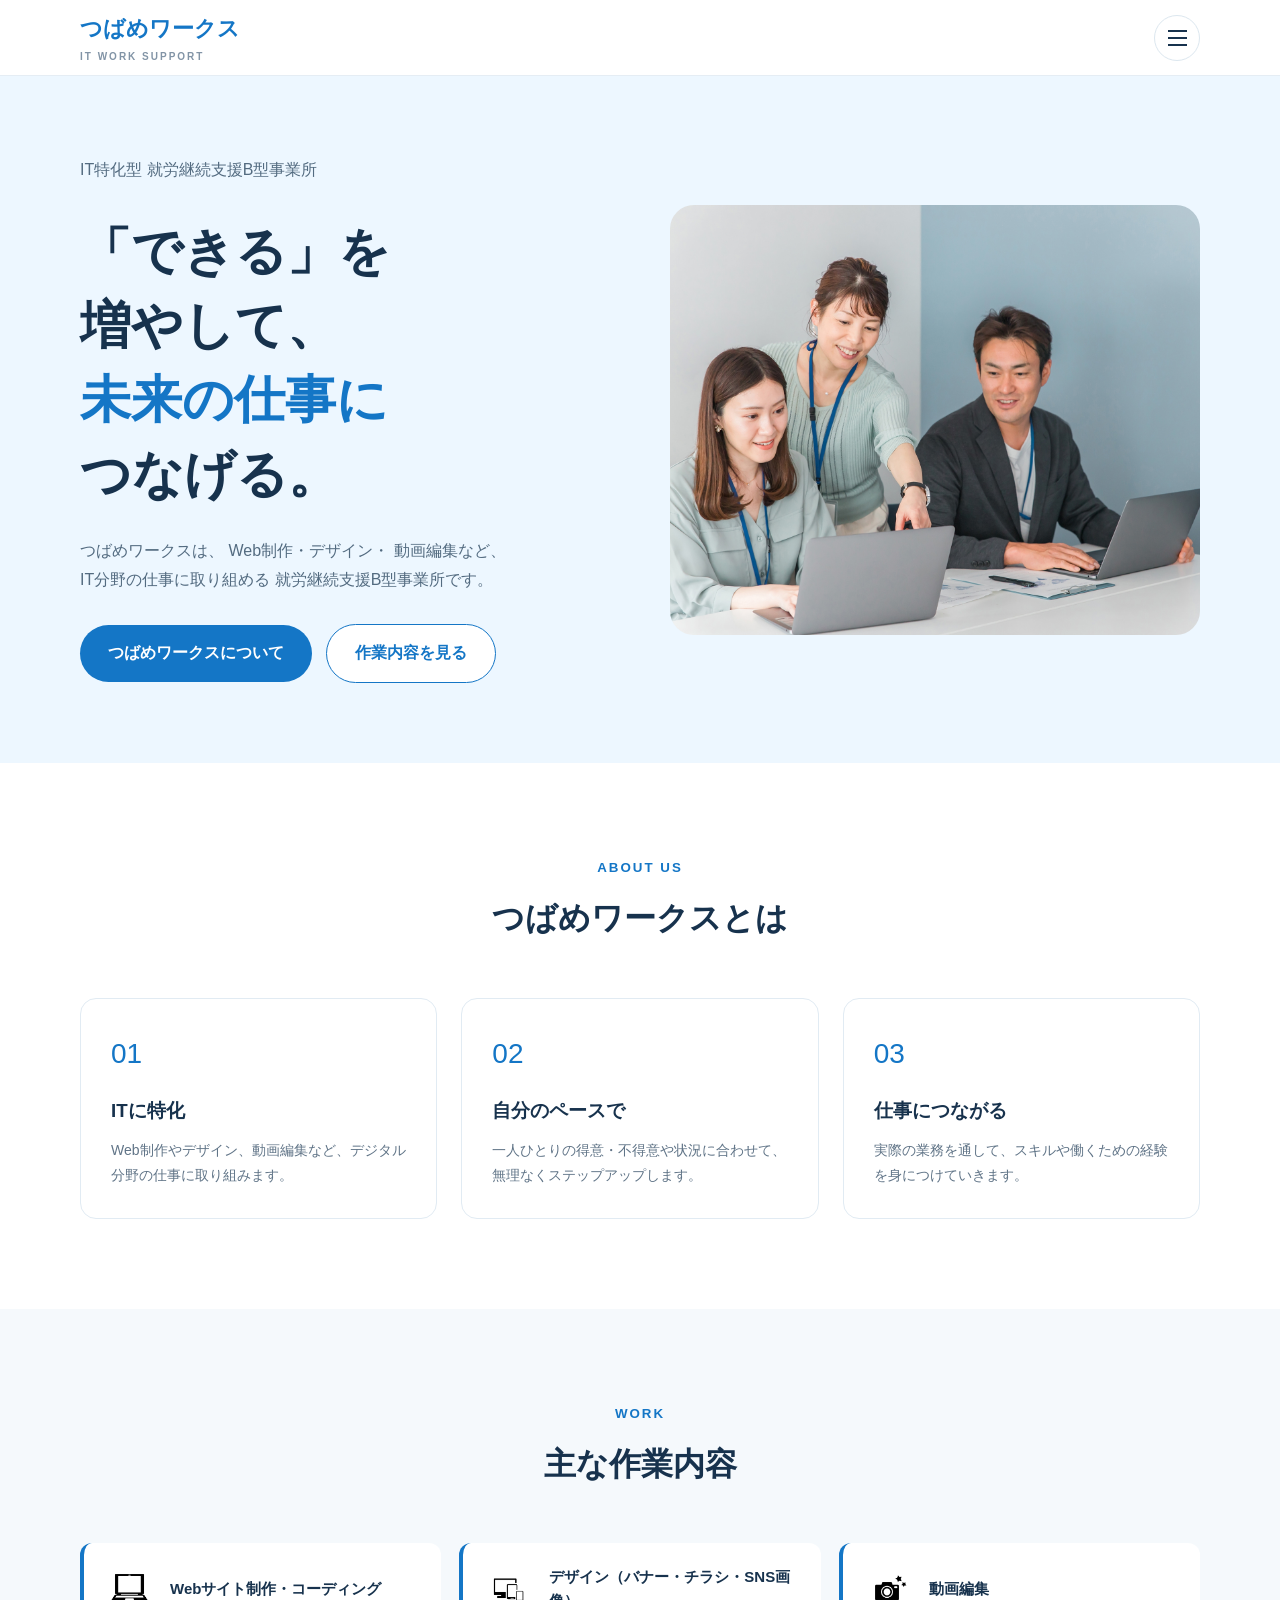
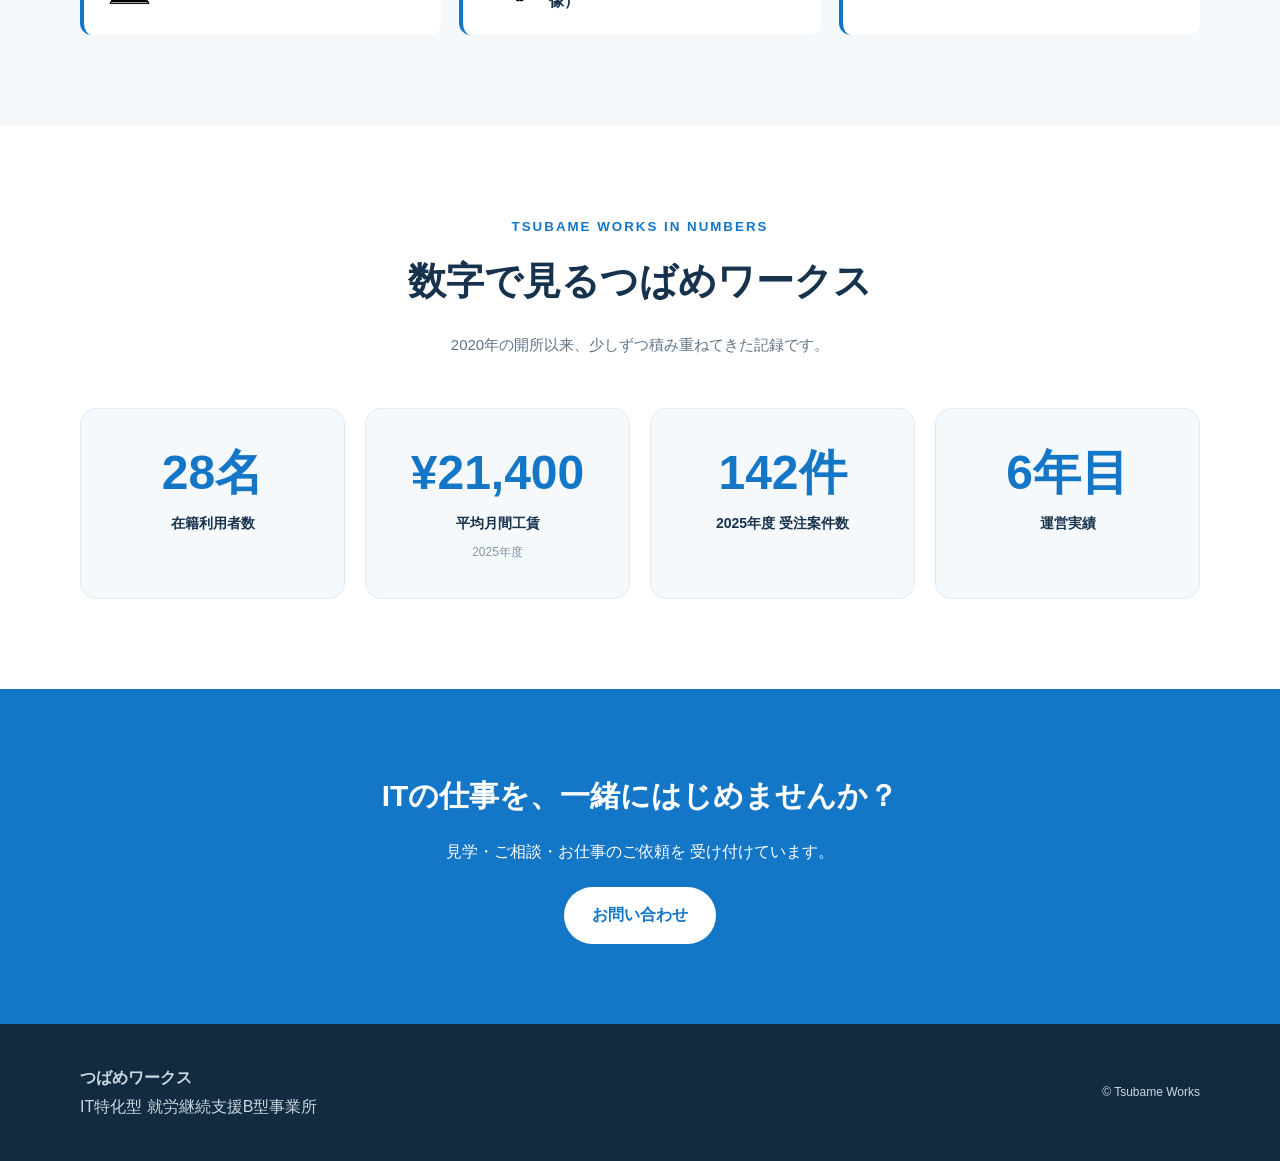
==== index.html @ 710bbd92 "Initial commit" ====
<!DOCTYPE html>
<html lang="ja">

<head>

<meta charset="UTF-8">

<meta
  name="viewport"
  content="width=device-width, initial-scale=1.0"
>
<link rel="stylesheet" href="css/style.css">
<title>
  つばめワークス｜IT特化型 就労継続支援B型事業所
</title>




</head>


<body>


<!-- ========================================
     HEADER
======================================== -->

<header class="site-header">

  <div class="container header-inner">


    <a
      href="index.html"
      class="logo"
    >

      つばめワークス

      <span>
        IT WORK SUPPORT
      </span>

    </a>


    <button
      class="menu-toggle"
      id="menuToggle"
      aria-label="メニューを開く"
      aria-expanded="false"
    >

      <span></span>

      <span></span>

      <span></span>

    </button>


    <nav
      class="global-nav"
      id="globalNav"
    >

      <a href="index.html">
        ホーム
      </a>

      <a href="about.html">
        施設紹介
      </a>

      <a href="work.html">
        作業内容
      </a>

      <a href="#contact">
        お問い合わせ
      </a>

    </nav>

  </div>

</header>


<!-- ========================================
     HERO
======================================== -->

<main>


<section class="hero">

  <div class="container hero-grid">


    <div>

      <p>
        IT特化型 就労継続支援B型事業所
      </p>


      <!--
        4行表示

        「できる」を
        増やして、
        未来の仕事に
        つなげる。
      -->

      <h1>

        <span class="headline-line">
          「できる」を
        </span>

        <span class="headline-line">
          増やして、
        </span>

        <span class="headline-line">
          <span class="blue-text">
            未来の仕事に
          </span>
        </span>

        <span class="headline-line">
          つなげる。
        </span>

      </h1>


      <p>

        つばめワークスは、
        Web制作・デザイン・
        動画編集など、<br>
        IT分野の仕事に取り組める
        就労継続支援B型事業所です。

      </p>


      <a
        href="about.html"
        class="btn"
      >
        つばめワークスについて
      </a>


      <a
        href="work.html"
        class="btn sub"
      >
        作業内容を見る
      </a>

    </div>


    <!-- ====================================
         HERO IMAGE

         images/hero.jpg
         として画像を配置してください。
    ==================================== -->

    <div class="hero-img">

      <img
        src="images/hero.jpg"
        alt="つばめワークスで作業する利用者"
      >

      <span class="image-placeholder">
    
      </span>

    </div>


  </div>

</section>


<!-- ========================================
     ABOUT
======================================== -->

<section>

  <div class="container">


    <div class="section-title">

      <small>
        ABOUT US
      </small>

      <h2>
        つばめワークスとは
      </h2>

    </div>


    <div class="cards">


      <div class="card">

        <div class="icon">
          01
        </div>

        <h3>
          ITに特化
        </h3>

        <p>
          Web制作やデザイン、動画編集など、デジタル分野の仕事に取り組みます。
        </p>

      </div>


      <div class="card">

        <div class="icon">
          02
        </div>

        <h3>
          自分のペースで
        </h3>

        <p>
          一人ひとりの得意・不得意や状況に合わせて、
          無理なくステップアップします。
        </p>

      </div>


      <div class="card">

        <div class="icon">
          03
        </div>

        <h3>
          仕事につながる
        </h3>

        <p>
          実際の業務を通して、スキルや働くための経験を身につけていきます。
        </p>

      </div>


    </div>

  </div>

</section>


<!-- ========================================
     WORK
======================================== -->

<section class="work">

  <div class="container">


    <div class="section-title">

      <small>
        WORK
      </small>

      <h2>
        主な作業内容
      </h2>

    </div>


    <div class="work-grid">


      <!-- Web -->

      <div class="work-item">

        <div class="work-icon">

          <img
            src="images/icon-web.png"
            alt="Webサイト制作のアイコン"
          >

        </div>

        <div class="work-text">
          Webサイト制作・コーディング
        </div>

      </div>


      <!-- Design -->

      <div class="work-item">

        <div class="work-icon">

          <img
            src="images/icon-design.png"
            alt="デザインのアイコン"
          >

        </div>

        <div class="work-text">
          デザイン（バナー・チラシ・SNS画像）
        </div>

      </div>


      <!-- Video -->

      <div class="work-item">

        <div class="work-icon">

          <img
            src="images/icon-video.png"
            alt="動画編集のアイコン"
          >

        </div>

        <div class="work-text">
          動画編集
        </div>

      </div>




    </div>

  </div>

</section>


<!-- ========================================
     NUMBERS
======================================== -->

<section class="numbers">

  <div class="container">


    <div class="numbers-intro">

      <small>
        TSUBAME WORKS IN NUMBERS
      </small>

      <h2>
        数字で見るつばめワークス
      </h2>

      <p>
        2020年の開所以来、少しずつ積み重ねてきた記録です。
      </p>

    </div>


    <div class="numbers-grid">


      <div class="number-card">

        <span class="number-value">
          28名
        </span>

        <span class="number-label">
          在籍利用者数
        </span>

      </div>


      <div class="number-card">

        <span class="number-value">
          ¥21,400
        </span>

        <span class="number-label">
          平均月間工賃
        </span>

        <span class="number-description">
          2025年度
        </span>

      </div>


      <div class="number-card">

        <span class="number-value">
          142件
        </span>

        <span class="number-label">
          2025年度 受注案件数
        </span>

      </div>


      <div class="number-card">

        <span class="number-value">
          6年目
        </span>

        <span class="number-label">
          運営実績
        </span>

      </div>


    </div>

  </div>

</section>


<!-- ========================================
     CTA
======================================== -->

<section
  class="cta"
  id="contact"
>

  <h2>
    ITの仕事を、一緒にはじめませんか？
  </h2>

  <p>
    見学・ご相談・お仕事のご依頼を
    受け付けています。
  </p>


  <a
    href="#"
    class="btn"
  >
    お問い合わせ
  </a>

</section>


</main>


<!-- ========================================
     FOOTER
======================================== -->

<footer>

  <div class="container">


    <div>

      <strong>
        つばめワークス
      </strong>

      <p>
        IT特化型 就労継続支援B型事業所
      </p>

    </div>


    <small>
      © Tsubame Works
    </small>


  </div>

</footer>


<script src="js/script.js"></script>


</body>

</html>
---- css/style.css ----
/* ========================================
   RESET
======================================== */

*{
  box-sizing:border-box;
  margin:0;
  padding:0;
}

html{
  scroll-behavior:smooth;
}

body{
  font-family:
    -apple-system,
    BlinkMacSystemFont,
    "Noto Sans JP",
    sans-serif;

  color:#17324d;

  line-height:1.8;

  background:#fff;
}

a{
  text-decoration:none;
  color:inherit;
}

.container{
  width:min(1120px,90%);
  margin:auto;
}


/* ========================================
   HEADER
======================================== */

.site-header{
  height:76px;
  background:#fff;
  border-bottom:1px solid #e5edf4;
  position:relative;
  z-index:1000;
}

.header-inner{
  height:100%;
  display:flex;
  align-items:center;
  justify-content:space-between;
}


/* LOGO */

.logo{
  font-size:22px;
  font-weight:800;
  color:#1476c6;
}

.logo span{
  display:block;
  font-size:10px;
  letter-spacing:2px;
  color:#8294a6;
}


/* ========================================
   HAMBURGER
======================================== */

.menu-toggle{
  width:46px;
  height:46px;
  border:1px solid #dce7ef;
  background:#fff;
  border-radius:50%;

  display:flex;
  flex-direction:column;
  justify-content:center;
  align-items:center;

  gap:5px;

  cursor:pointer;
  transition:.25s;

  position:relative;
  z-index:1100;
}

.menu-toggle:hover{
  background:#edf7ff;
}

.menu-toggle span{
  width:19px;
  height:2px;
  background:#17324d;
  display:block;
  transition:.3s;
}


/* OPEN */

.menu-toggle.active span:nth-child(1){
  transform:
    translateY(7px)
    rotate(45deg);
}

.menu-toggle.active span:nth-child(2){
  opacity:0;
}

.menu-toggle.active span:nth-child(3){
  transform:
    translateY(-7px)
    rotate(-45deg);
}


/* ========================================
   NAVIGATION
======================================== */

.global-nav{
  position:fixed;
  top:0;
  right:0;

  width:100%;
  height:100vh;

  background:#fff;

  display:flex;
  flex-direction:column;
  justify-content:center;
  align-items:center;

  gap:32px;

  opacity:0;
  visibility:hidden;

  transform:translateY(-15px);

  transition:
    opacity .3s ease,
    visibility .3s ease,
    transform .3s ease;

  z-index:1050;
}

.global-nav.active{
  opacity:1;
  visibility:visible;
  transform:translateY(0);
}

.global-nav a{
  font-size:22px;
  font-weight:700;
  color:#17324d;
  transition:.2s;
}

.global-nav a:hover{
  color:#1476c6;
}


/* ========================================
   HERO
======================================== */

.hero{
  background:#edf7ff;
  padding:80px 0;
}

.hero-grid{
  display:grid;
  grid-template-columns:1fr 1fr;
  gap:60px;
  align-items:center;
}


/*
  HERO HEADLINE

  以下の4行で固定表示

  「できる」を
  増やして、
  未来の仕事に
  つなげる。
*/

.hero h1{
  font-size:clamp(30px,4vw,56px);
  line-height:1.45;
  margin-bottom:25px;
}


/*
  1行ごとに表示
*/

.hero h1 .headline-line{
  display:block;
  white-space:nowrap;
}


/*
  青文字
*/

.hero h1 .blue-text{
  color:#1476c6;
}


.hero p{
  color:#536b80;
  margin-bottom:30px;
}


/* ========================================
   HERO IMAGE
======================================== */

.hero-img{
  width:100%;

  height:
    clamp(280px,38vw,430px);

  border-radius:24px;
  overflow:hidden;

  background:
    linear-gradient(
      135deg,
      #cfeaff,
      #8cc9f2
    );

  display:flex;
  align-items:center;
  justify-content:center;

  position:relative;
}


/*
  images/hero.jpg

  を読み込みます。
*/

.hero-img img{
  width:100%;
  height:100%;

  display:block;

  object-fit:cover;
  object-position:center;
}


/*
  画像がない場合の
  ダミーテキスト
*/

.hero-img .image-placeholder{
  position:absolute;

  color:#fff;

  font-weight:bold;
  font-size:14px;

  text-align:center;

  pointer-events:none;
}


/* ========================================
   BUTTON
======================================== */

.btn{
  display:inline-block;

  padding:14px 28px;

  border-radius:50px;

  background:#1476c6;

  color:#fff;

  font-weight:bold;

  transition:.2s;
}

.btn:hover{
  transform:translateY(-2px);
  opacity:.9;
}

.btn.sub{
  background:#fff;

  color:#1476c6;

  border:1px solid #1476c6;

  margin-left:10px;
}


/* ========================================
   SECTION
======================================== */

section{
  padding:90px 0;
}

.section-title{
  text-align:center;
  margin-bottom:50px;
}

.section-title small{
  color:#1476c6;

  font-weight:bold;

  letter-spacing:2px;
}

.section-title h2{
  font-size:32px;
  margin-top:8px;
}


/* ========================================
   ABOUT CARDS
======================================== */

.cards{
  display:grid;
  grid-template-columns:
    repeat(3,1fr);

  gap:24px;
}

.card{
  border:1px solid #e1ebf3;

  border-radius:16px;

  padding:30px;

  background:#fff;

  transition:.25s;
}

.card:hover{
  transform:translateY(-5px);

  box-shadow:
    0 15px 35px
    rgba(30,80,120,.08);
}

.card .icon{
  font-size:28px;

  color:#1476c6;

  margin-bottom:15px;
}

.card h3{
  margin-bottom:10px;
}

.card p{
  font-size:14px;
  color:#607487;
}


/* ========================================
   WORK
======================================== */

.work{
  background:#f5f9fc;
}

.work-grid{
  display:grid;

  grid-template-columns:
    repeat(3,1fr);

  gap:18px;
}

.work-item{
  background:#fff;

  border-radius:12px;

  padding:22px;

  font-weight:bold;

  border-left:4px solid #1476c6;

  transition:.2s;

  display:flex;

  align-items:center;

  gap:16px;

  min-height:90px;
}

.work-item:hover{
  transform:translateX(5px);
}


/* WORK ICON */

.work-icon{
  width:48px;
  height:48px;

  flex:0 0 48px;

  display:flex;

  align-items:center;
  justify-content:center;
}

.work-icon img{
  max-width:100%;
  max-height:100%;

  width:auto;
  height:auto;

  object-fit:contain;

  display:block;
}

.work-text{
  flex:1;

  font-size:15px;

  line-height:1.6;
}


/* ========================================
   NUMBERS
======================================== */

.numbers{
  background:#fff;

  padding:90px 0;
}

.numbers-intro{
  text-align:center;

  margin-bottom:50px;
}

.numbers-intro small{
  display:block;

  color:#1476c6;

  font-weight:bold;

  letter-spacing:2px;

  margin-bottom:8px;
}

.numbers-intro h2{
  font-size:
    clamp(28px,4vw,38px);

  margin-bottom:15px;
}

.numbers-intro p{
  color:#607487;

  font-size:15px;
}


.numbers-grid{
  display:grid;

  grid-template-columns:
    repeat(4,1fr);

  gap:20px;
}


.number-card{
  text-align:center;

  background:#f5f9fc;

  border:1px solid #e1ebf3;

  border-radius:16px;

  padding:35px 20px;

  transition:.25s;
}

.number-card:hover{
  transform:translateY(-5px);

  box-shadow:
    0 15px 35px
    rgba(30,80,120,.08);
}


.number-value{
  display:block;

  font-size:
    clamp(30px,4vw,48px);

  line-height:1.2;

  font-weight:800;

  color:#1476c6;

  margin-bottom:10px;

  white-space:nowrap;
}

.number-label{
  display:block;

  font-size:14px;

  font-weight:bold;

  color:#17324d;
}

.number-description{
  display:block;

  font-size:12px;

  color:#8294a6;

  margin-top:5px;
}


/* ========================================
   CTA
======================================== */

.cta{
  background:#1476c6;

  color:#fff;

  text-align:center;

  padding:80px 20px;
}

.cta h2{
  font-size:30px;

  margin-bottom:15px;
}

.cta .btn{
  background:#fff;

  color:#1476c6;

  margin-top:20px;
}


/* ========================================
   FOOTER
======================================== */

footer{
  background:#122b40;

  color:#cbd8e2;

  padding:40px 0;
}

footer .container{
  display:flex;

  justify-content:space-between;

  align-items:center;
}

footer small{
  font-size:12px;
}


/* ========================================
   TABLET
======================================== */

@media(max-width:900px){

  .hero-grid{
    gap:35px;
  }

  .work-grid{
    grid-template-columns:
      repeat(2,1fr);
  }

  .numbers-grid{
    grid-template-columns:
      repeat(2,1fr);
  }

}


/* ========================================
   MOBILE
======================================== */

@media(max-width:768px){

  .site-header{
    height:70px;
  }

  .logo{
    font-size:20px;
  }


  .hero{
    padding:60px 0;
  }

  .hero-grid{
    grid-template-columns:1fr;

    gap:40px;
  }


  /*
    スマートフォンでも4行構成を維持
  */

  .hero h1{
    font-size:
      clamp(25px,7vw,38px);

    line-height:1.5;
  }

  .hero h1 .headline-line{
    white-space:nowrap;
  }


  .hero-img{
    height:
      clamp(240px,70vw,360px);

    border-radius:18px;
  }


  .cards{
    grid-template-columns:1fr;
  }


  .work-grid{
    grid-template-columns:1fr;
  }


  .work-item{
    min-height:80px;

    padding:18px;
  }


  .work-icon{
    width:44px;
    height:44px;

    flex-basis:44px;
  }


  .work-text{
    font-size:14px;
  }


  .numbers{
    padding:65px 0;
  }


  .numbers-grid{
    grid-template-columns:
      repeat(2,1fr);

    gap:12px;
  }


  .number-card{
    padding:
      25px 10px;
  }


  .number-value{
    font-size:
      clamp(24px,8vw,36px);
  }


  .number-label{
    font-size:12px;
  }


  .number-description{
    font-size:10px;
  }


  section{
    padding:65px 0;
  }


  .btn.sub{
    margin-left:0;
    margin-top:10px;
  }


  footer .container{
    display:block;
  }


  footer small{
    display:block;

    margin-top:20px;
  }

}


/* ========================================
   VERY SMALL SCREEN
======================================== */

@media(max-width:400px){

  .container{
    width:92%;
  }


  /*
    かなり小さい画面でも
    4行を維持できるサイズ
  */

  .hero h1{
    font-size:24px;
  }


  .number-card{
    padding:
      22px 6px;
  }


  .number-value{
    font-size:25px;
  }


  .number-label{
    font-size:11px;
  }

}
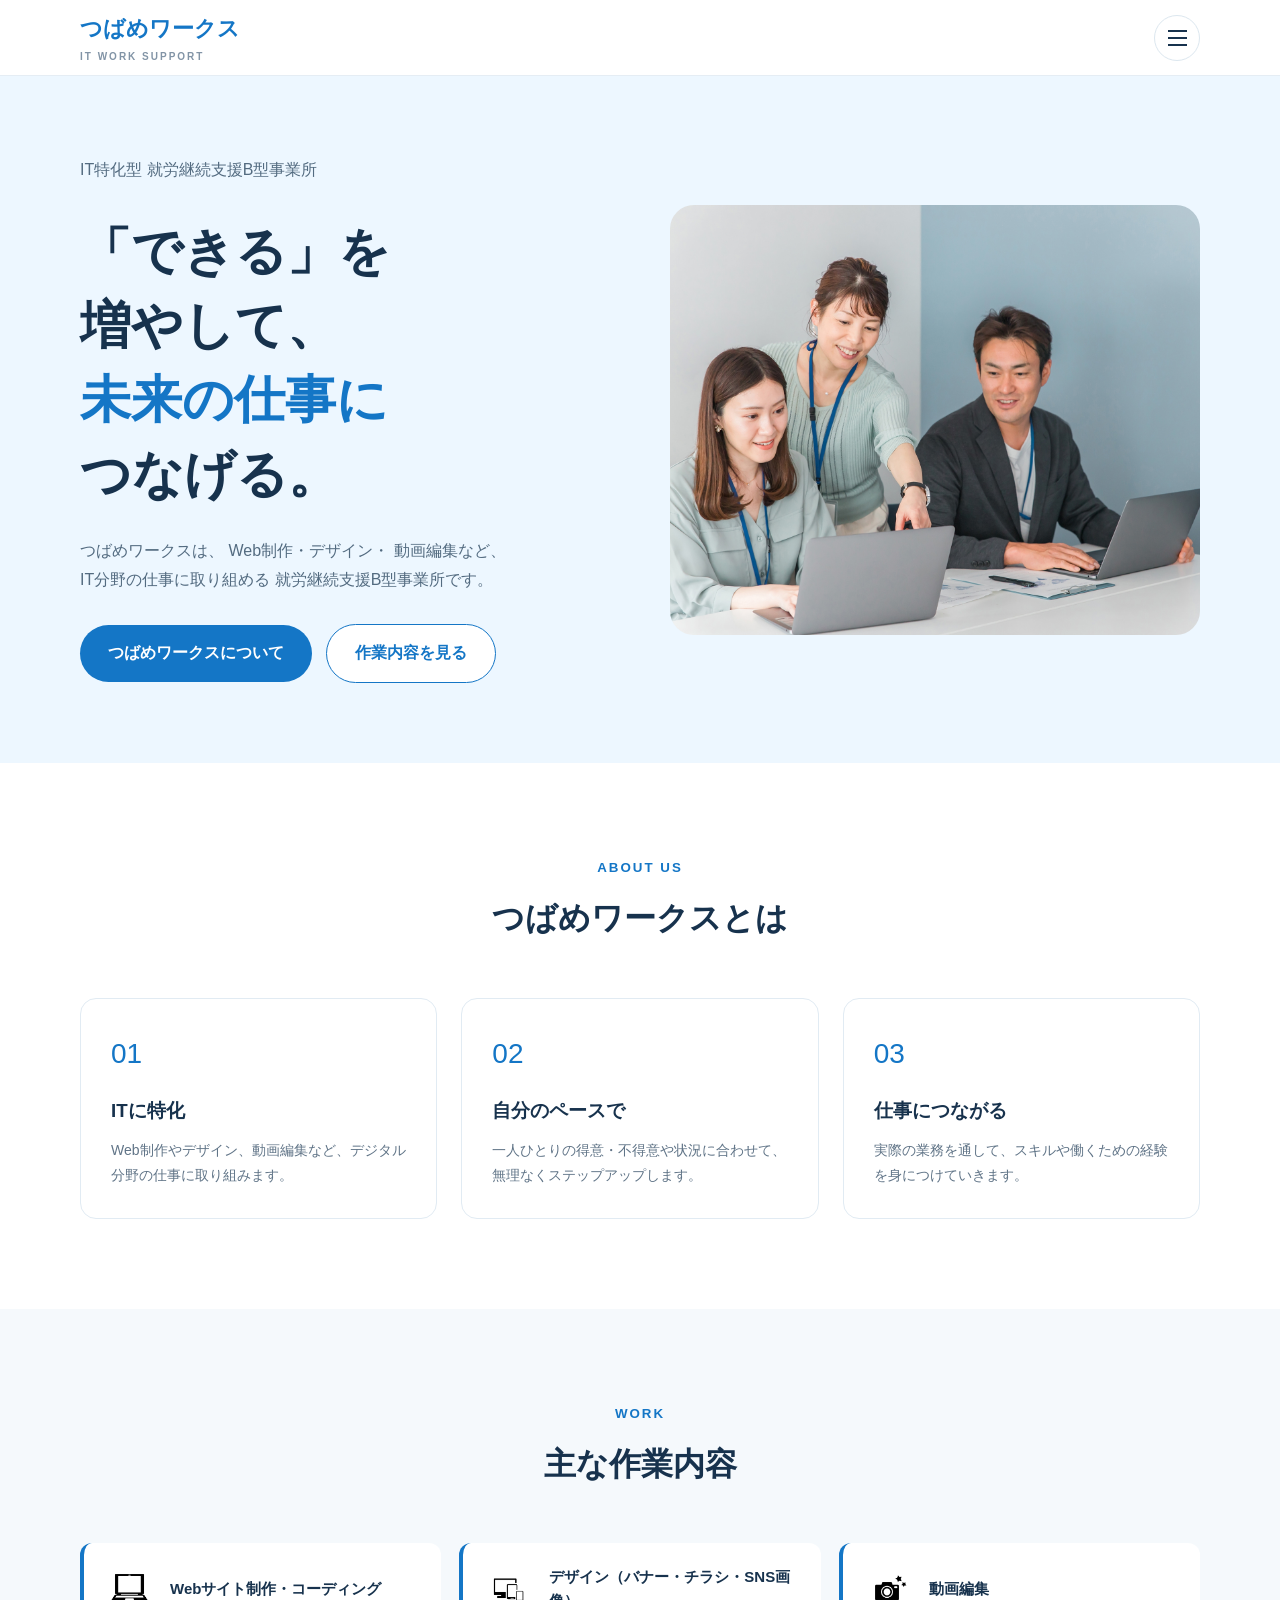
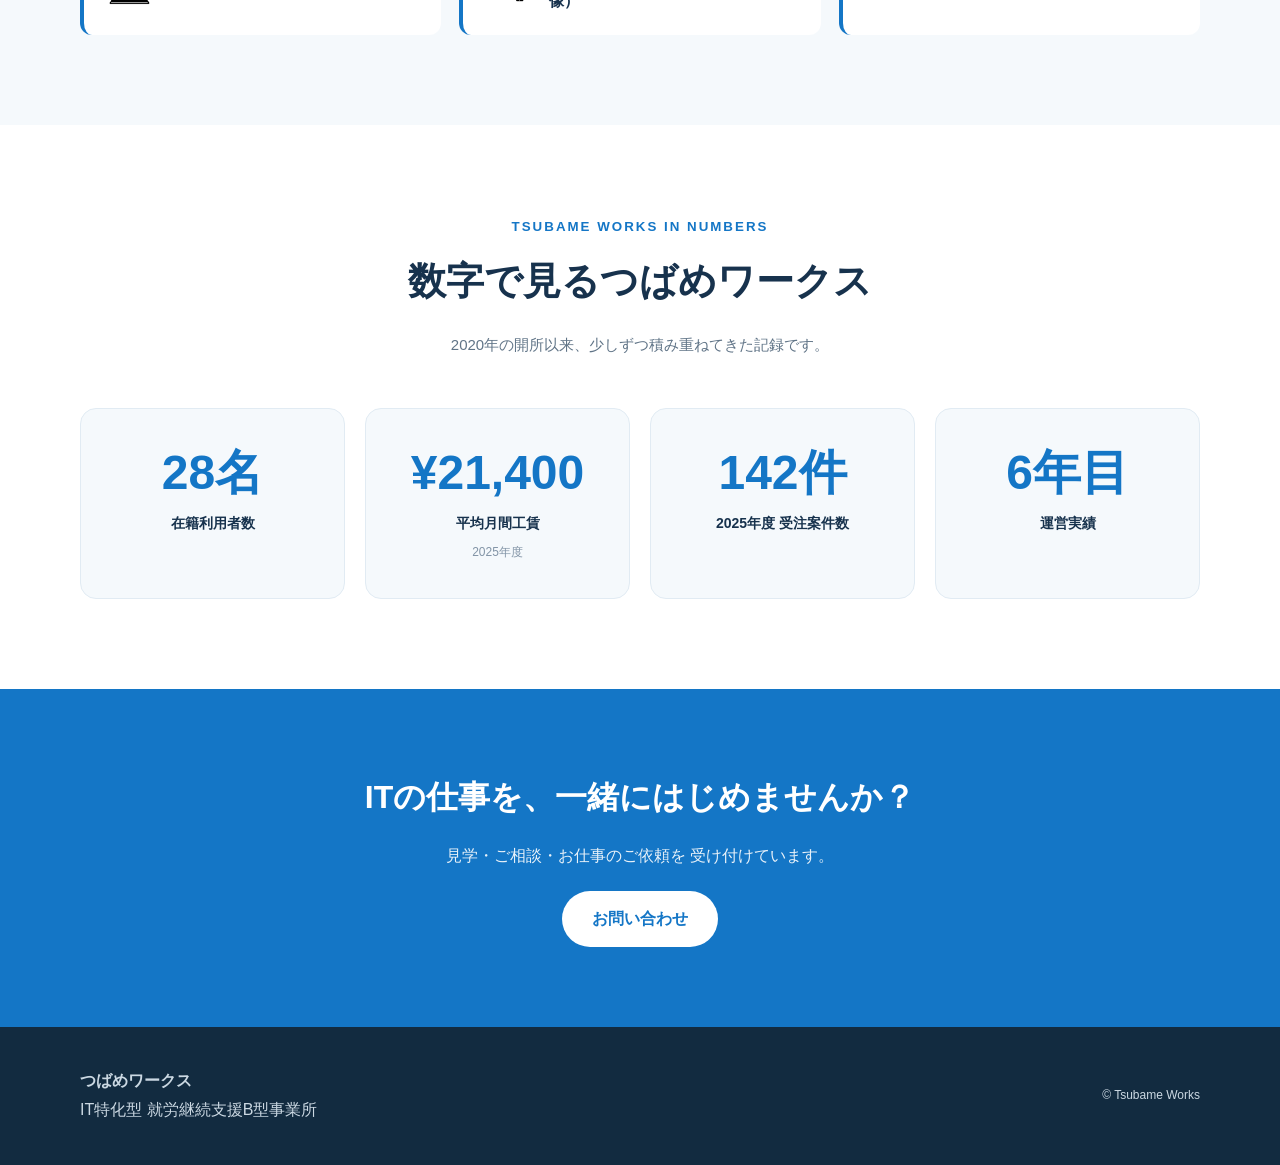
==== commit b2b7b0c9: "css共通部分の切り出し" ====
--- a/index.html
+++ b/index.html
@@ -9,6 +9,7 @@
   name="viewport"
   content="width=device-width, initial-scale=1.0"
 >
+<link rel="stylesheet" href="css/common.css">
 <link rel="stylesheet" href="css/style.css">
 <title>
   つばめワークス｜IT特化型 就労継続支援B型事業所
--- a/css/common.css
+++ b/css/common.css
@@ -0,0 +1,336 @@
+/* ========================================
+   RESET
+======================================== */
+
+* {
+  box-sizing: border-box;
+  margin: 0;
+  padding: 0;
+}
+
+html {
+  scroll-behavior: smooth;
+}
+
+body {
+  font-family:
+    -apple-system,
+    BlinkMacSystemFont,
+    "Noto Sans JP",
+    sans-serif;
+  color: #17324d;
+  line-height: 1.8;
+  background: #fff;
+}
+
+a {
+  text-decoration: none;
+  color: inherit;
+}
+
+.container {
+  width: min(1120px, 90%);
+  margin: auto;
+}
+
+
+/* ========================================
+   HEADER
+======================================== */
+
+.site-header {
+  height: 76px;
+  background: #fff;
+  border-bottom: 1px solid #e5edf4;
+  position: relative;
+  z-index: 1000;
+}
+
+.header-inner {
+  height: 100%;
+  display: flex;
+  align-items: center;
+  justify-content: space-between;
+}
+
+
+/* LOGO */
+
+.logo {
+  font-size: 22px;
+  font-weight: 800;
+  color: #1476c6;
+}
+
+.logo span {
+  display: block;
+  font-size: 10px;
+  letter-spacing: 2px;
+  color: #8294a6;
+}
+
+
+/* ========================================
+   HAMBURGER
+======================================== */
+
+.menu-toggle {
+  width: 46px;
+  height: 46px;
+  border: 1px solid #dce7ef;
+  background: #fff;
+  border-radius: 50%;
+  display: flex;
+  flex-direction: column;
+  justify-content: center;
+  align-items: center;
+  gap: 5px;
+  cursor: pointer;
+  transition: .25s;
+  position: relative;
+  z-index: 1100;
+}
+
+.menu-toggle:hover {
+  background: #edf7ff;
+}
+
+.menu-toggle span {
+  width: 19px;
+  height: 2px;
+  background: #17324d;
+  display: block;
+  transition: .3s;
+}
+
+
+/* OPEN */
+
+.menu-toggle.active span:nth-child(1) {
+  transform: translateY(7px) rotate(45deg);
+}
+
+.menu-toggle.active span:nth-child(2) {
+  opacity: 0;
+}
+
+.menu-toggle.active span:nth-child(3) {
+  transform: translateY(-7px) rotate(-45deg);
+}
+
+
+/* ========================================
+   NAVIGATION
+======================================== */
+
+.global-nav {
+  position: fixed;
+  top: 0;
+  right: 0;
+  width: 100%;
+  height: 100vh;
+  background: #fff;
+  display: flex;
+  flex-direction: column;
+  justify-content: center;
+  align-items: center;
+  gap: 32px;
+  opacity: 0;
+  visibility: hidden;
+  transform: translateY(-15px);
+  transition:
+    opacity .3s ease,
+    visibility .3s ease,
+    transform .3s ease;
+  z-index: 1050;
+}
+
+.global-nav.active {
+  opacity: 1;
+  visibility: visible;
+  transform: translateY(0);
+}
+
+.global-nav a {
+  font-size: 22px;
+  font-weight: 700;
+  color: #17324d;
+  transition: .2s;
+}
+
+.global-nav a:hover {
+  color: #1476c6;
+}
+
+
+/* ========================================
+   SHARED COMPONENTS (BUTTON & SECTION)
+======================================== */
+
+.btn {
+  display: inline-block;
+  padding: 14px 28px;
+  border-radius: 50px;
+  background: #1476c6;
+  color: #fff;
+  font-weight: bold;
+  transition: .2s;
+}
+
+.btn:hover {
+  transform: translateY(-2px);
+  opacity: .9;
+}
+
+.btn.sub {
+  background: #fff;
+  color: #1476c6;
+  border: 1px solid #1476c6;
+  margin-left: 10px;
+}
+
+section {
+  padding: 90px 0;
+}
+
+.section-title {
+  text-align: center;
+  margin-bottom: 50px;
+}
+
+.section-title small {
+  color: #1476c6;
+  font-weight: bold;
+  letter-spacing: 2px;
+}
+
+.section-title h2 {
+  font-size: 32px;
+  margin-top: 8px;
+}
+
+
+/* PAGE HERO (ABOUT / WORK 共通) */
+
+.page-hero {
+  background: #edf7ff;
+  padding: 70px 0 80px;
+}
+
+.page-hero-title {
+  text-align: center;
+}
+
+.page-hero-title small {
+  color: #1476c6;
+  font-weight: bold;
+  letter-spacing: 2px;
+}
+
+.page-hero-title h1 {
+  font-size: clamp(32px, 5vw, 54px);
+  line-height: 1.4;
+  margin-top: 8px;
+}
+
+.page-hero-title p {
+  color: #607487;
+  margin-top: 15px;
+}
+
+
+/* ========================================
+   CTA
+======================================== */
+
+.cta {
+  background: #1476c6;
+  color: #fff;
+  text-align: center;
+  padding: 80px 20px;
+}
+
+.cta h2 {
+  font-size: clamp(25px, 4vw, 32px);
+  margin-bottom: 15px;
+}
+
+.cta p {
+  opacity: .9;
+}
+
+.cta .btn {
+  display: inline-block;
+  background: #fff;
+  color: #1476c6;
+  margin-top: 20px;
+  padding: 14px 30px;
+}
+
+.cta .btn:hover {
+  transform: translateY(-2px);
+}
+
+
+/* ========================================
+   FOOTER
+======================================== */
+
+footer {
+  background: #122b40;
+  color: #cbd8e2;
+  padding: 40px 0;
+}
+
+footer .container {
+  display: flex;
+  justify-content: space-between;
+  align-items: center;
+}
+
+footer small {
+  font-size: 12px;
+}
+
+
+/* ========================================
+   COMMON RESPONSIVE
+======================================== */
+
+@media (max-width: 768px) {
+  .site-header {
+    height: 70px;
+  }
+
+  .logo {
+    font-size: 20px;
+  }
+
+  .page-hero {
+    padding: 50px 0 60px;
+  }
+
+  section {
+    padding: 65px 0;
+  }
+
+  .btn.sub {
+    margin-left: 0;
+    margin-top: 10px;
+  }
+
+  footer .container {
+    display: block;
+  }
+
+  footer small {
+    display: block;
+    margin-top: 20px;
+  }
+}
+
+@media (max-width: 400px) {
+  .container {
+    width: 92%;
+  }
+}
--- a/css/style.css
+++ b/css/style.css
@@ -1,244 +1,37 @@
-/* ========================================
-   RESET
-======================================== */
-
-*{
-  box-sizing:border-box;
-  margin:0;
-  padding:0;
-}
-
-html{
-  scroll-behavior:smooth;
-}
-
-body{
-  font-family:
-    -apple-system,
-    BlinkMacSystemFont,
-    "Noto Sans JP",
-    sans-serif;
-
-  color:#17324d;
-
-  line-height:1.8;
-
-  background:#fff;
-}
-
-a{
-  text-decoration:none;
-  color:inherit;
-}
-
-.container{
-  width:min(1120px,90%);
-  margin:auto;
-}
-
-
-/* ========================================
-   HEADER
-======================================== */
-
-.site-header{
-  height:76px;
-  background:#fff;
-  border-bottom:1px solid #e5edf4;
-  position:relative;
-  z-index:1000;
-}
-
-.header-inner{
-  height:100%;
-  display:flex;
-  align-items:center;
-  justify-content:space-between;
-}
-
-
-/* LOGO */
-
-.logo{
-  font-size:22px;
-  font-weight:800;
-  color:#1476c6;
-}
-
-.logo span{
-  display:block;
-  font-size:10px;
-  letter-spacing:2px;
-  color:#8294a6;
-}
-
-
-/* ========================================
-   HAMBURGER
-======================================== */
-
-.menu-toggle{
-  width:46px;
-  height:46px;
-  border:1px solid #dce7ef;
-  background:#fff;
-  border-radius:50%;
-
-  display:flex;
-  flex-direction:column;
-  justify-content:center;
-  align-items:center;
-
-  gap:5px;
-
-  cursor:pointer;
-  transition:.25s;
-
-  position:relative;
-  z-index:1100;
-}
-
-.menu-toggle:hover{
-  background:#edf7ff;
-}
-
-.menu-toggle span{
-  width:19px;
-  height:2px;
-  background:#17324d;
-  display:block;
-  transition:.3s;
-}
-
-
-/* OPEN */
-
-.menu-toggle.active span:nth-child(1){
-  transform:
-    translateY(7px)
-    rotate(45deg);
-}
-
-.menu-toggle.active span:nth-child(2){
-  opacity:0;
-}
-
-.menu-toggle.active span:nth-child(3){
-  transform:
-    translateY(-7px)
-    rotate(-45deg);
-}
-
-
-/* ========================================
-   NAVIGATION
-======================================== */
-
-.global-nav{
-  position:fixed;
-  top:0;
-  right:0;
-
-  width:100%;
-  height:100vh;
-
-  background:#fff;
-
-  display:flex;
-  flex-direction:column;
-  justify-content:center;
-  align-items:center;
-
-  gap:32px;
-
-  opacity:0;
-  visibility:hidden;
-
-  transform:translateY(-15px);
-
-  transition:
-    opacity .3s ease,
-    visibility .3s ease,
-    transform .3s ease;
-
-  z-index:1050;
-}
-
-.global-nav.active{
-  opacity:1;
-  visibility:visible;
-  transform:translateY(0);
-}
-
-.global-nav a{
-  font-size:22px;
-  font-weight:700;
-  color:#17324d;
-  transition:.2s;
-}
-
-.global-nav a:hover{
-  color:#1476c6;
-}
-
-
 /* ========================================
    HERO
 ======================================== */
 
-.hero{
-  background:#edf7ff;
-  padding:80px 0;
-}
-
-.hero-grid{
-  display:grid;
-  grid-template-columns:1fr 1fr;
-  gap:60px;
-  align-items:center;
-}
-
-
-/*
-  HERO HEADLINE
-
-  以下の4行で固定表示
-
-  「できる」を
-  増やして、
-  未来の仕事に
-  つなげる。
-*/
-
-.hero h1{
-  font-size:clamp(30px,4vw,56px);
-  line-height:1.45;
-  margin-bottom:25px;
-}
-
-
-/*
-  1行ごとに表示
-*/
-
-.hero h1 .headline-line{
-  display:block;
-  white-space:nowrap;
-}
-
-
-/*
-  青文字
-*/
-
-.hero h1 .blue-text{
-  color:#1476c6;
-}
-
-
-.hero p{
-  color:#536b80;
-  margin-bottom:30px;
+.hero {
+  background: #edf7ff;
+  padding: 80px 0;
+}
+
+.hero-grid {
+  display: grid;
+  grid-template-columns: 1fr 1fr;
+  gap: 60px;
+  align-items: center;
+}
+
+.hero h1 {
+  font-size: clamp(30px, 4vw, 56px);
+  line-height: 1.45;
+  margin-bottom: 25px;
+}
+
+.hero h1 .headline-line {
+  display: block;
+  white-space: nowrap;
+}
+
+.hero h1 .blue-text {
+  color: #1476c6;
+}
+
+.hero p {
+  color: #536b80;
+  margin-bottom: 30px;
 }
 
 
@@ -246,126 +39,33 @@
    HERO IMAGE
 ======================================== */
 
-.hero-img{
-  width:100%;
-
-  height:
-    clamp(280px,38vw,430px);
-
-  border-radius:24px;
-  overflow:hidden;
-
-  background:
-    linear-gradient(
-      135deg,
-      #cfeaff,
-      #8cc9f2
-    );
-
-  display:flex;
-  align-items:center;
-  justify-content:center;
-
-  position:relative;
-}
-
-
-/*
-  images/hero.jpg
-
-  を読み込みます。
-*/
-
-.hero-img img{
-  width:100%;
-  height:100%;
-
-  display:block;
-
-  object-fit:cover;
-  object-position:center;
-}
-
-
-/*
-  画像がない場合の
-  ダミーテキスト
-*/
-
-.hero-img .image-placeholder{
-  position:absolute;
-
-  color:#fff;
-
-  font-weight:bold;
-  font-size:14px;
-
-  text-align:center;
-
-  pointer-events:none;
-}
-
-
-/* ========================================
-   BUTTON
-======================================== */
-
-.btn{
-  display:inline-block;
-
-  padding:14px 28px;
-
-  border-radius:50px;
-
-  background:#1476c6;
-
-  color:#fff;
-
-  font-weight:bold;
-
-  transition:.2s;
-}
-
-.btn:hover{
-  transform:translateY(-2px);
-  opacity:.9;
-}
-
-.btn.sub{
-  background:#fff;
-
-  color:#1476c6;
-
-  border:1px solid #1476c6;
-
-  margin-left:10px;
-}
-
-
-/* ========================================
-   SECTION
-======================================== */
-
-section{
-  padding:90px 0;
-}
-
-.section-title{
-  text-align:center;
-  margin-bottom:50px;
-}
-
-.section-title small{
-  color:#1476c6;
-
-  font-weight:bold;
-
-  letter-spacing:2px;
-}
-
-.section-title h2{
-  font-size:32px;
-  margin-top:8px;
+.hero-img {
+  width: 100%;
+  height: clamp(280px, 38vw, 430px);
+  border-radius: 24px;
+  overflow: hidden;
+  background: linear-gradient(135deg, #cfeaff, #8cc9f2);
+  display: flex;
+  align-items: center;
+  justify-content: center;
+  position: relative;
+}
+
+.hero-img img {
+  width: 100%;
+  height: 100%;
+  display: block;
+  object-fit: cover;
+  object-position: center;
+}
+
+.hero-img .image-placeholder {
+  position: absolute;
+  color: #fff;
+  font-weight: bold;
+  font-size: 14px;
+  text-align: center;
+  pointer-events: none;
 }
 
 
@@ -373,49 +73,38 @@
    ABOUT CARDS
 ======================================== */
 
-.cards{
-  display:grid;
-  grid-template-columns:
-    repeat(3,1fr);
-
-  gap:24px;
-}
-
-.card{
-  border:1px solid #e1ebf3;
-
-  border-radius:16px;
-
-  padding:30px;
-
-  background:#fff;
-
-  transition:.25s;
-}
-
-.card:hover{
-  transform:translateY(-5px);
-
-  box-shadow:
-    0 15px 35px
-    rgba(30,80,120,.08);
-}
-
-.card .icon{
-  font-size:28px;
-
-  color:#1476c6;
-
-  margin-bottom:15px;
-}
-
-.card h3{
-  margin-bottom:10px;
-}
-
-.card p{
-  font-size:14px;
-  color:#607487;
+.cards {
+  display: grid;
+  grid-template-columns: repeat(3, 1fr);
+  gap: 24px;
+}
+
+.card {
+  border: 1px solid #e1ebf3;
+  border-radius: 16px;
+  padding: 30px;
+  background: #fff;
+  transition: .25s;
+}
+
+.card:hover {
+  transform: translateY(-5px);
+  box-shadow: 0 15px 35px rgba(30, 80, 120, .08);
+}
+
+.card .icon {
+  font-size: 28px;
+  color: #1476c6;
+  margin-bottom: 15px;
+}
+
+.card h3 {
+  margin-bottom: 10px;
+}
+
+.card p {
+  font-size: 14px;
+  color: #607487;
 }
 
 
@@ -423,78 +112,55 @@
    WORK
 ======================================== */
 
-.work{
-  background:#f5f9fc;
-}
-
-.work-grid{
-  display:grid;
-
-  grid-template-columns:
-    repeat(3,1fr);
-
-  gap:18px;
-}
-
-.work-item{
-  background:#fff;
-
-  border-radius:12px;
-
-  padding:22px;
-
-  font-weight:bold;
-
-  border-left:4px solid #1476c6;
-
-  transition:.2s;
-
-  display:flex;
-
-  align-items:center;
-
-  gap:16px;
-
-  min-height:90px;
-}
-
-.work-item:hover{
-  transform:translateX(5px);
-}
-
-
-/* WORK ICON */
-
-.work-icon{
-  width:48px;
-  height:48px;
-
-  flex:0 0 48px;
-
-  display:flex;
-
-  align-items:center;
-  justify-content:center;
-}
-
-.work-icon img{
-  max-width:100%;
-  max-height:100%;
-
-  width:auto;
-  height:auto;
-
-  object-fit:contain;
-
-  display:block;
-}
-
-.work-text{
-  flex:1;
-
-  font-size:15px;
-
-  line-height:1.6;
+.work {
+  background: #f5f9fc;
+}
+
+.work-grid {
+  display: grid;
+  grid-template-columns: repeat(3, 1fr);
+  gap: 18px;
+}
+
+.work-item {
+  background: #fff;
+  border-radius: 12px;
+  padding: 22px;
+  font-weight: bold;
+  border-left: 4px solid #1476c6;
+  transition: .2s;
+  display: flex;
+  align-items: center;
+  gap: 16px;
+  min-height: 90px;
+}
+
+.work-item:hover {
+  transform: translateX(5px);
+}
+
+.work-icon {
+  width: 48px;
+  height: 48px;
+  flex: 0 0 48px;
+  display: flex;
+  align-items: center;
+  justify-content: center;
+}
+
+.work-icon img {
+  max-width: 100%;
+  max-height: 100%;
+  width: auto;
+  height: auto;
+  object-fit: contain;
+  display: block;
+}
+
+.work-text {
+  flex: 1;
+  font-size: 15px;
+  line-height: 1.6;
 }
 
 
@@ -502,366 +168,194 @@
    NUMBERS
 ======================================== */
 
-.numbers{
-  background:#fff;
-
-  padding:90px 0;
-}
-
-.numbers-intro{
-  text-align:center;
-
-  margin-bottom:50px;
-}
-
-.numbers-intro small{
-  display:block;
-
-  color:#1476c6;
-
-  font-weight:bold;
-
-  letter-spacing:2px;
-
-  margin-bottom:8px;
-}
-
-.numbers-intro h2{
-  font-size:
-    clamp(28px,4vw,38px);
-
-  margin-bottom:15px;
-}
-
-.numbers-intro p{
-  color:#607487;
-
-  font-size:15px;
-}
-
-
-.numbers-grid{
-  display:grid;
-
-  grid-template-columns:
-    repeat(4,1fr);
-
-  gap:20px;
-}
-
-
-.number-card{
-  text-align:center;
-
-  background:#f5f9fc;
-
-  border:1px solid #e1ebf3;
-
-  border-radius:16px;
-
-  padding:35px 20px;
-
-  transition:.25s;
-}
-
-.number-card:hover{
-  transform:translateY(-5px);
-
-  box-shadow:
-    0 15px 35px
-    rgba(30,80,120,.08);
-}
-
-
-.number-value{
-  display:block;
-
-  font-size:
-    clamp(30px,4vw,48px);
-
-  line-height:1.2;
-
-  font-weight:800;
-
-  color:#1476c6;
-
-  margin-bottom:10px;
-
-  white-space:nowrap;
-}
-
-.number-label{
-  display:block;
-
-  font-size:14px;
-
-  font-weight:bold;
-
-  color:#17324d;
-}
-
-.number-description{
-  display:block;
-
-  font-size:12px;
-
-  color:#8294a6;
-
-  margin-top:5px;
-}
-
-
-/* ========================================
-   CTA
-======================================== */
-
-.cta{
-  background:#1476c6;
-
-  color:#fff;
-
-  text-align:center;
-
-  padding:80px 20px;
-}
-
-.cta h2{
-  font-size:30px;
-
-  margin-bottom:15px;
-}
-
-.cta .btn{
-  background:#fff;
-
-  color:#1476c6;
-
-  margin-top:20px;
-}
-
-
-/* ========================================
-   FOOTER
-======================================== */
-
-footer{
-  background:#122b40;
-
-  color:#cbd8e2;
-
-  padding:40px 0;
-}
-
-footer .container{
-  display:flex;
-
-  justify-content:space-between;
-
-  align-items:center;
-}
-
-footer small{
-  font-size:12px;
-}
-
-
-/* ========================================
-   TABLET
-======================================== */
-
-@media(max-width:900px){
-
-  .hero-grid{
-    gap:35px;
-  }
-
-  .work-grid{
-    grid-template-columns:
-      repeat(2,1fr);
-  }
-
-  .numbers-grid{
-    grid-template-columns:
-      repeat(2,1fr);
-  }
-
-}
-
-
-/* ========================================
-   MOBILE
-======================================== */
-
-@media(max-width:768px){
-
-  .site-header{
-    height:70px;
-  }
-
-  .logo{
-    font-size:20px;
-  }
-
-
-  .hero{
-    padding:60px 0;
-  }
-
-  .hero-grid{
-    grid-template-columns:1fr;
-
-    gap:40px;
-  }
-
-
-  /*
-    スマートフォンでも4行構成を維持
-  */
-
-  .hero h1{
-    font-size:
-      clamp(25px,7vw,38px);
-
-    line-height:1.5;
-  }
-
-  .hero h1 .headline-line{
-    white-space:nowrap;
-  }
-
-
-  .hero-img{
-    height:
-      clamp(240px,70vw,360px);
-
-    border-radius:18px;
-  }
-
-
-  .cards{
-    grid-template-columns:1fr;
-  }
-
-
-  .work-grid{
-    grid-template-columns:1fr;
-  }
-
-
-  .work-item{
-    min-height:80px;
-
-    padding:18px;
-  }
-
-
-  .work-icon{
-    width:44px;
-    height:44px;
-
-    flex-basis:44px;
-  }
-
-
-  .work-text{
-    font-size:14px;
-  }
-
-
-  .numbers{
-    padding:65px 0;
-  }
-
-
-  .numbers-grid{
-    grid-template-columns:
-      repeat(2,1fr);
-
-    gap:12px;
-  }
-
-
-  .number-card{
-    padding:
-      25px 10px;
-  }
-
-
-  .number-value{
-    font-size:
-      clamp(24px,8vw,36px);
-  }
-
-
-  .number-label{
-    font-size:12px;
-  }
-
-
-  .number-description{
-    font-size:10px;
-  }
-
-
-  section{
-    padding:65px 0;
-  }
-
-
-  .btn.sub{
-    margin-left:0;
-    margin-top:10px;
-  }
-
-
-  footer .container{
-    display:block;
-  }
-
-
-  footer small{
-    display:block;
-
-    margin-top:20px;
-  }
-
-}
-
-
-/* ========================================
-   VERY SMALL SCREEN
-======================================== */
-
-@media(max-width:400px){
-
-  .container{
-    width:92%;
-  }
-
-
-  /*
-    かなり小さい画面でも
-    4行を維持できるサイズ
-  */
-
-  .hero h1{
-    font-size:24px;
-  }
-
-
-  .number-card{
-    padding:
-      22px 6px;
-  }
-
-
-  .number-value{
-    font-size:25px;
-  }
-
-
-  .number-label{
-    font-size:11px;
-  }
-
+.numbers {
+  background: #fff;
+  padding: 90px 0;
+}
+
+.numbers-intro {
+  text-align: center;
+  margin-bottom: 50px;
+}
+
+.numbers-intro small {
+  display: block;
+  color: #1476c6;
+  font-weight: bold;
+  letter-spacing: 2px;
+  margin-bottom: 8px;
+}
+
+.numbers-intro h2 {
+  font-size: clamp(28px, 4vw, 38px);
+  margin-bottom: 15px;
+}
+
+.numbers-intro p {
+  color: #607487;
+  font-size: 15px;
+}
+
+.numbers-grid {
+  display: grid;
+  grid-template-columns: repeat(4, 1fr);
+  gap: 20px;
+}
+
+.number-card {
+  text-align: center;
+  background: #f5f9fc;
+  border: 1px solid #e1ebf3;
+  border-radius: 16px;
+  padding: 35px 20px;
+  transition: .25s;
+}
+
+.number-card:hover {
+  transform: translateY(-5px);
+  box-shadow: 0 15px 35px rgba(30, 80, 120, .08);
+}
+
+.number-value {
+  display: block;
+  font-size: clamp(30px, 4vw, 48px);
+  line-height: 1.2;
+  font-weight: 800;
+  color: #1476c6;
+  margin-bottom: 10px;
+  white-space: nowrap;
+}
+
+.number-label {
+  display: block;
+  font-size: 14px;
+  font-weight: bold;
+  color: #17324d;
+}
+
+.number-description {
+  display: block;
+  font-size: 12px;
+  color: #8294a6;
+  margin-top: 5px;
+}
+
+
+/* ========================================
+   RESPONSIVE (TABLET)
+======================================== */
+
+@media (max-width: 900px) {
+  .hero-grid {
+    gap: 35px;
+  }
+
+  .work-grid {
+    grid-template-columns: repeat(2, 1fr);
+  }
+
+  .numbers-grid {
+    grid-template-columns: repeat(2, 1fr);
+  }
+}
+
+
+/* ========================================
+   RESPONSIVE (MOBILE)
+======================================== */
+
+@media (max-width: 768px) {
+  .hero {
+    padding: 60px 0;
+  }
+
+  .hero-grid {
+    grid-template-columns: 1fr;
+    gap: 40px;
+  }
+
+  .hero h1 {
+    font-size: clamp(25px, 7vw, 38px);
+    line-height: 1.5;
+  }
+
+  .hero h1 .headline-line {
+    white-space: nowrap;
+  }
+
+  .hero-img {
+    height: clamp(240px, 70vw, 360px);
+    border-radius: 18px;
+  }
+
+  .cards {
+    grid-template-columns: 1fr;
+  }
+
+  .work-grid {
+    grid-template-columns: 1fr;
+  }
+
+  .work-item {
+    min-height: 80px;
+    padding: 18px;
+  }
+
+  .work-icon {
+    width: 44px;
+    height: 44px;
+    flex-basis: 44px;
+  }
+
+  .work-text {
+    font-size: 14px;
+  }
+
+  .numbers {
+    padding: 65px 0;
+  }
+
+  .numbers-grid {
+    grid-template-columns: repeat(2, 1fr);
+    gap: 12px;
+  }
+
+  .number-card {
+    padding: 25px 10px;
+  }
+
+  .number-value {
+    font-size: clamp(24px, 8vw, 36px);
+  }
+
+  .number-label {
+    font-size: 12px;
+  }
+
+  .number-description {
+    font-size: 10px;
+  }
+}
+
+
+/* ========================================
+   RESPONSIVE (VERY SMALL)
+======================================== */
+
+@media (max-width: 400px) {
+  .hero h1 {
+    font-size: 24px;
+  }
+
+  .number-card {
+    padding: 22px 6px;
+  }
+
+  .number-value {
+    font-size: 25px;
+  }
+
+  .number-label {
+    font-size: 11px;
+  }
 }
